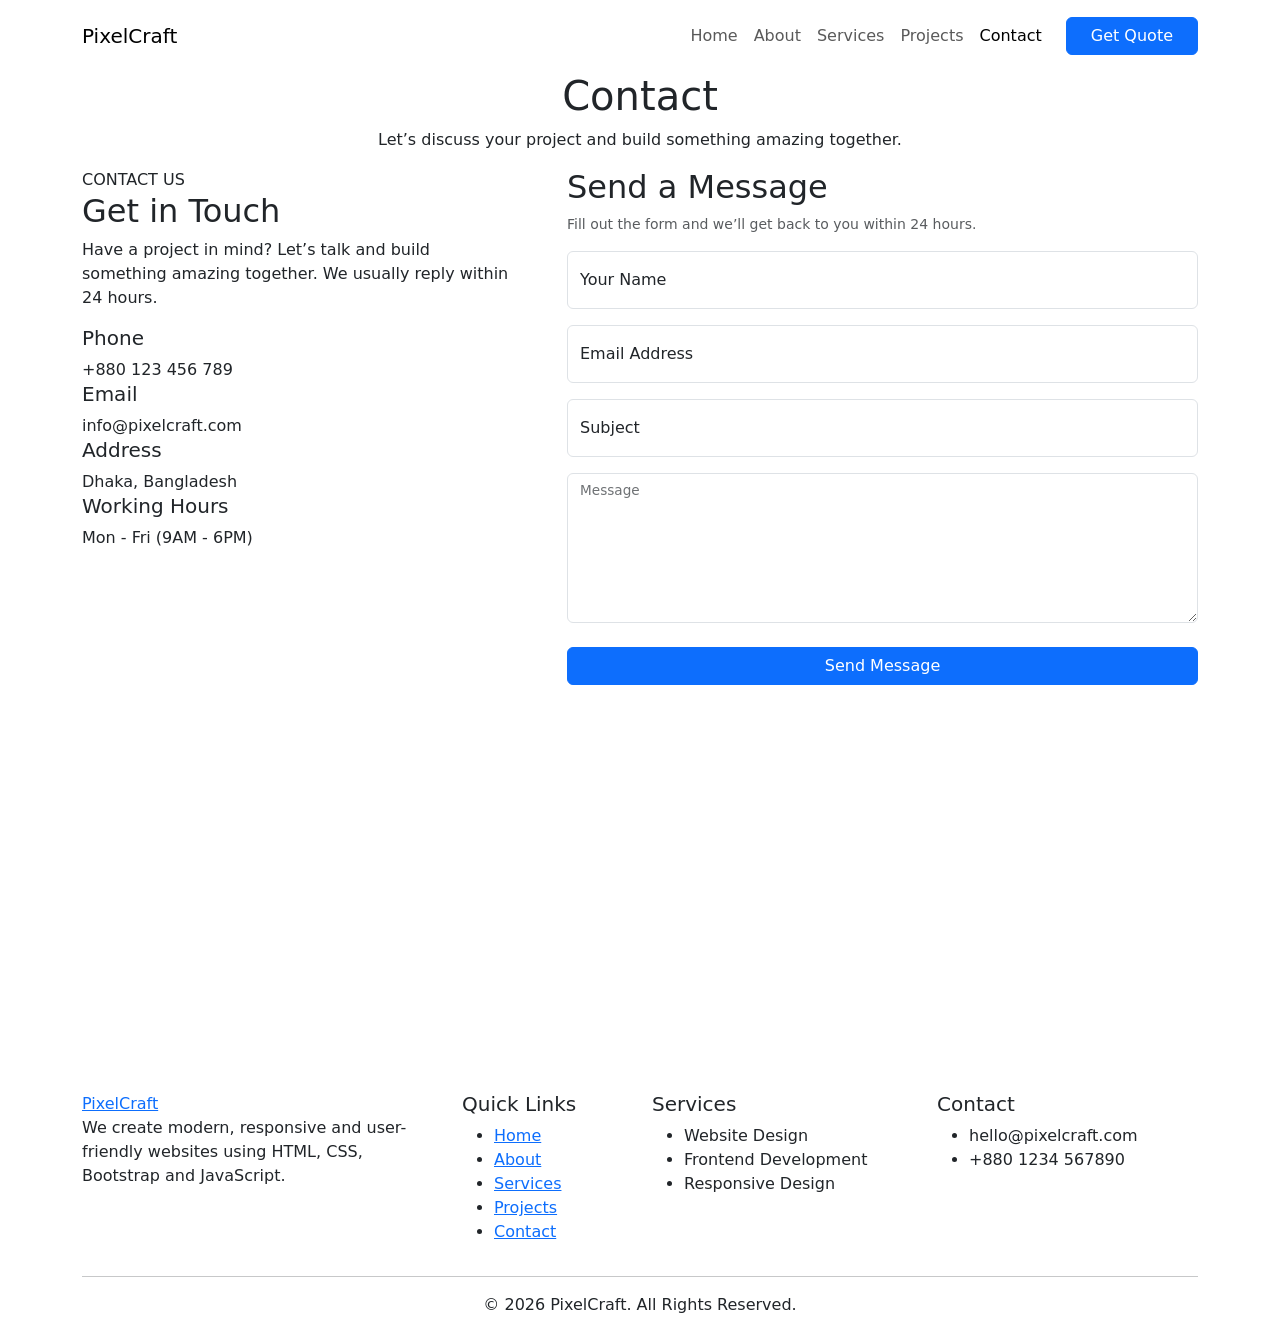
==== contact.html @ 8e1c436c "Add files via upload" ====
<!DOCTYPE html>
<html lang="en">
<head>
    <meta charset="UTF-8">
    <meta name="viewport" content="width=device-width, initial-scale=1.0">
    <title>PixelCraft</title>


    <!-- Bootstrap CSS -->
    <link href="https://cdn.jsdelivr.net/npm/bootstrap@5.3.7/dist/css/bootstrap.min.css" rel="stylesheet">
    <!-- Custom CSS -->
    <link rel="stylesheet" href="assets/css/fonts.css">
    <link rel="stylesheet" href="assets/icons/fontawesome/css/all.css">
    <link rel="stylesheet" href="assets/css/style.css">

</head>
<body>
    

    <!-- Navbar -->
    <nav class="navbar navbar-expand-lg navbar-light bg-white py-3">
        <div class="container">

            <!-- Logo -->
            <a class="navbar-brand logo" href="index.html">
                PixelCraft
            </a>

            <!-- Mobile Toggle -->
            <button class="navbar-toggler" type="button" data-bs-toggle="collapse"
                data-bs-target="#navbarNav">
                <span class="navbar-toggler-icon"></span>
            </button>

            <!-- Menu -->
            <div class="collapse navbar-collapse" id="navbarNav">

                <ul class="navbar-nav ms-auto align-items-lg-center">

                    <li class="nav-item">
                        <a class="nav-link" href="index.html">Home</a>
                    </li>

                    <li class="nav-item">
                        <a class="nav-link" href="about.html">About</a>
                    </li>

                    <li class="nav-item">
                        <a class="nav-link" href="services.html">Services</a>
                    </li>

                    <li class="nav-item">
                        <a class="nav-link" href="projects.html">Projects</a>
                    </li>

                    <li class="nav-item">
                        <a class="nav-link active" href="contact.html">Contact</a>
                    </li>

                    <li class="nav-item ms-lg-3 mt-3 mt-lg-0">
                        <a href="contact.html" class="btn btn-primary px-4">
                            Get Quote
                        </a>
                    </li>

                </ul>

            </div>

        </div>
    </nav>




    <!-- Contact Hero Section -->
    <section class="page-banner">
        <div class="container text-center">

            <h1>Contact</h1>

            <p>
                Let’s discuss your project and build something amazing together.
            </p>

        </div>
    </section>

    


    <!-- Contact Section (Professional Layout) -->
    <section class="contact-section">
        <div class="container">

            <div class="row g-5 align-items-start">

                <!-- LEFT SIDE (INFO) -->
                <div class="col-lg-5">

                    <span class="section-subtitle">
                        CONTACT US
                    </span>

                    <h2 class="section-title">
                        Get in Touch
                    </h2>

                    <p class="contact-text">
                        Have a project in mind? Let’s talk and build something amazing together.
                        We usually reply within 24 hours.
                    </p>

                    <div class="contact-item">
                        <i class="fas fa-phone"></i>
                        <div>
                            <h5>Phone</h5>
                            <span>+880 123 456 789</span>
                        </div>
                    </div>

                    <div class="contact-item">
                        <i class="fas fa-envelope"></i>
                        <div>
                            <h5>Email</h5>
                            <span>info@pixelcraft.com</span>
                        </div>
                    </div>

                    <div class="contact-item">
                        <i class="fas fa-location-dot"></i>
                        <div>
                            <h5>Address</h5>
                            <span>Dhaka, Bangladesh</span>
                        </div>
                    </div>

                    <div class="contact-item">
                        <i class="fas fa-clock"></i>
                        <div>
                            <h5>Working Hours</h5>
                            <span>Mon - Fri (9AM - 6PM)</span>
                        </div>
                    </div>

                </div>

                <!-- RIGHT SIDE (FORM) -->
                <div class="col-lg-7">

                    <div class="contact-form-box">

                        <h2 class="section-title">
                            Send a Message
                        </h2>

                        <p class="form-text">
                            Fill out the form and we’ll get back to you within 24 hours.
                        </p>

                        <form>

                            <div class="form-floating mb-3">
                                <input type="text" class="form-control" id="name" placeholder="Your Name">
                                <label for="name">Your Name</label>
                            </div>

                            <div class="form-floating mb-3">
                                <input type="email" class="form-control" id="email" placeholder="Email">
                                <label for="email">Email Address</label>
                            </div>

                            <div class="form-floating mb-3">
                                <input type="text" class="form-control" id="subject" placeholder="Subject">
                                <label for="subject">Subject</label>
                            </div>

                            <div class="form-floating mb-4">
                                <textarea class="form-control" id="message" style="height:150px"></textarea>
                                <label for="message">Message</label>
                            </div>

                            <button class="btn btn-primary w-100">
                                Send Message
                            </button>

                        </form>

                    </div>

                </div>

            </div>

        </div>
    </section>




    <!-- Map Section -->
    <section class="contact-map">
        <div class="container">

            <div class="map-box">

                <iframe
                    src="https://www.google.com/maps/embed?pb=!1m18!1m12!1m3!1d3651.902... (replace with real embed link)"
                    width="100%"
                    height="400"
                    style="border:0;"
                    allowfullscreen=""
                    loading="lazy">
                </iframe>

            </div>

        </div>
    </section>








    <!-- Footer -->
    <footer class="footer">

        <div class="container">

            <div class="row gy-5">

                <!-- Column 1 -->
                <div class="col-lg-4">

                    <a href="index.html" class="footer-logo">
                        PixelCraft
                    </a>

                    <p class="footer-text">
                        We create modern, responsive and user-friendly
                        websites using HTML, CSS, Bootstrap and JavaScript.
                    </p>

                </div>

                <!-- Column 2 -->
                <div class="col-lg-2 col-md-4">

                    <h5>Quick Links</h5>

                    <ul class="footer-links">
                        <li><a href="index.html">Home</a></li>
                        <li><a href="about.html">About</a></li>
                        <li><a href="services.html">Services</a></li>
                        <li><a href="projects.html">Projects</a></li>
                        <li><a href="contact.html">Contact</a></li>
                    </ul>

                </div>

                <!-- Column 3 -->
                <div class="col-lg-3 col-md-4">

                    <h5>Services</h5>

                    <ul class="footer-links">
                        <li>Website Design</li>
                        <li>Frontend Development</li>
                        <li>Responsive Design</li>
                    </ul>

                </div>

                <!-- Column 4 -->
                <div class="col-lg-3 col-md-4">

                    <h5>Contact</h5>

                    <ul class="footer-links">
                        <li>hello@pixelcraft.com</li>
                        <li>+880 1234 567890</li>
                    </ul>

                </div>

            </div>

            <hr>

            <div class="footer-bottom text-center">

                <p>
                    © 2026 PixelCraft. All Rights Reserved.
                </p>

            </div>

        </div>

    </footer>


    <!-- Bootstrap JS -->
    <script src="https://cdn.jsdelivr.net/npm/bootstrap@5.3.7/dist/js/bootstrap.bundle.min.js"></script>
    <script src="assets/js/main.js"></script>

</body>
</html>
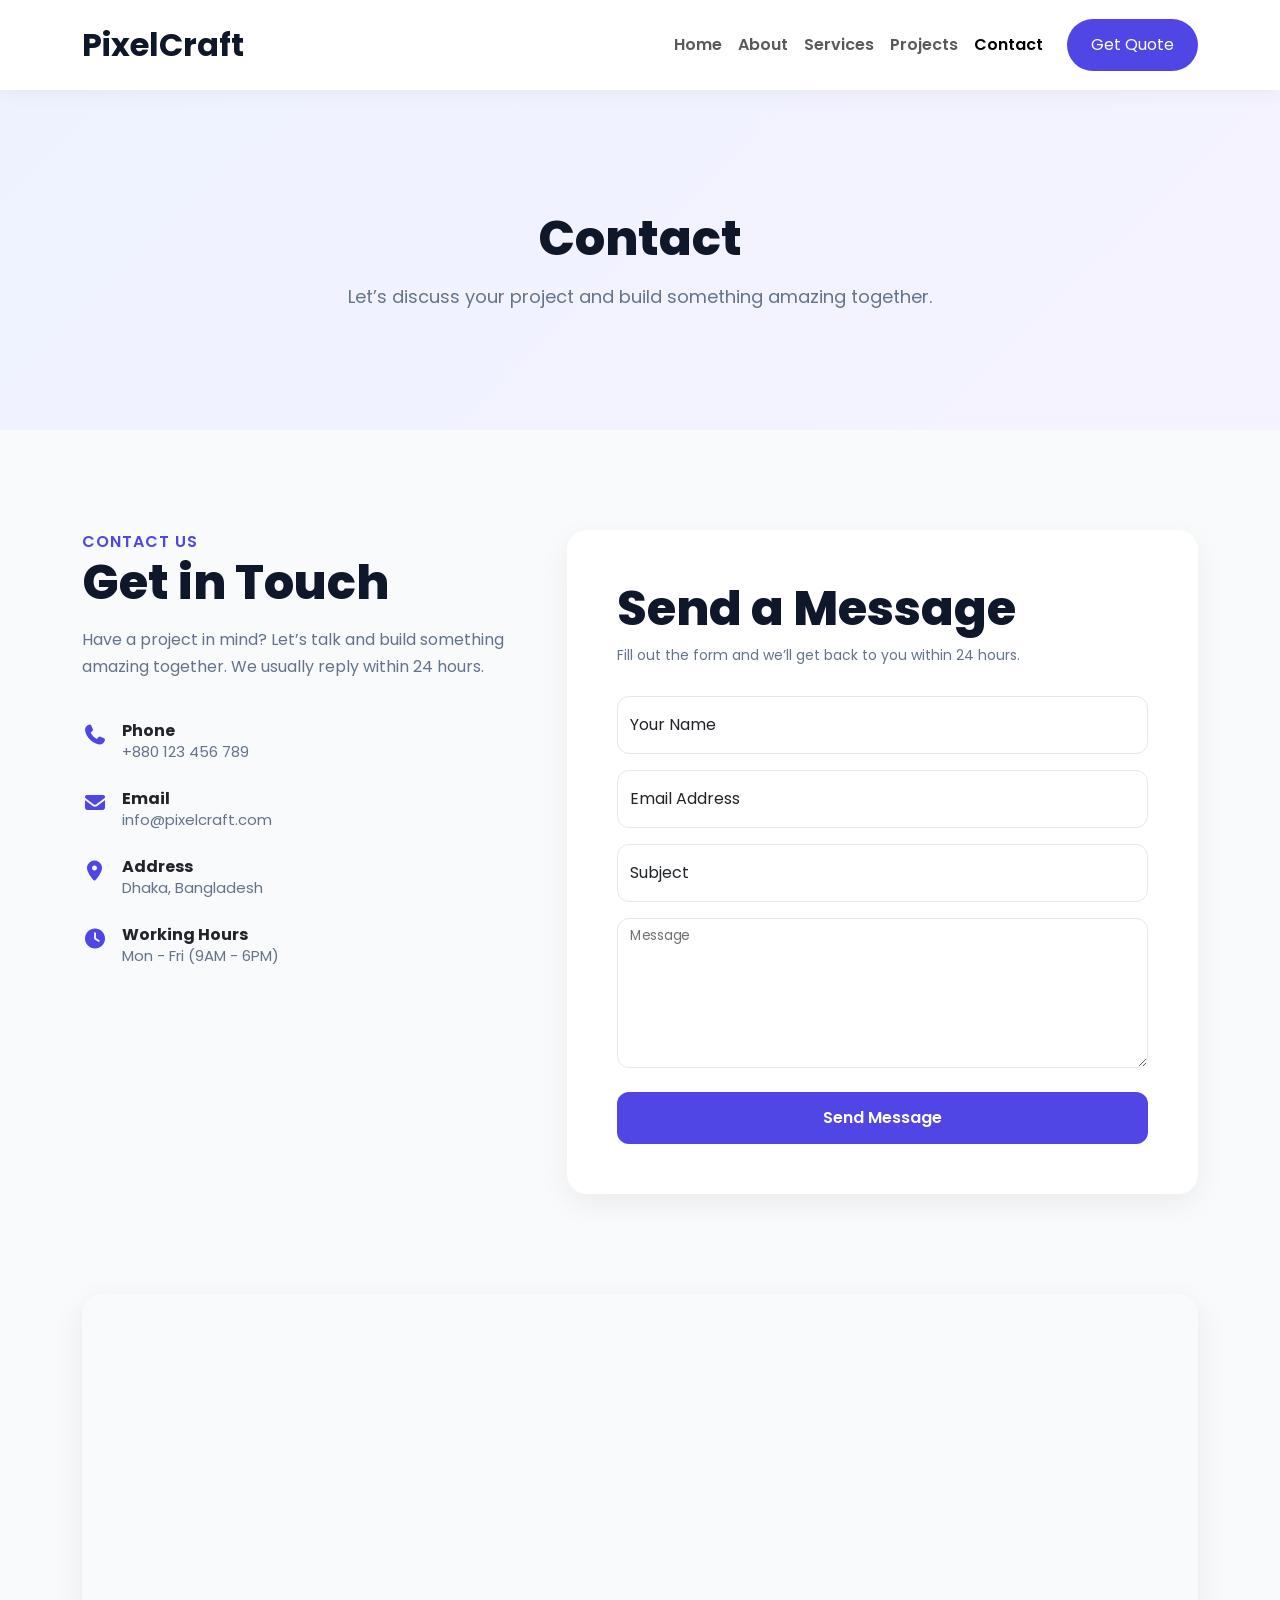
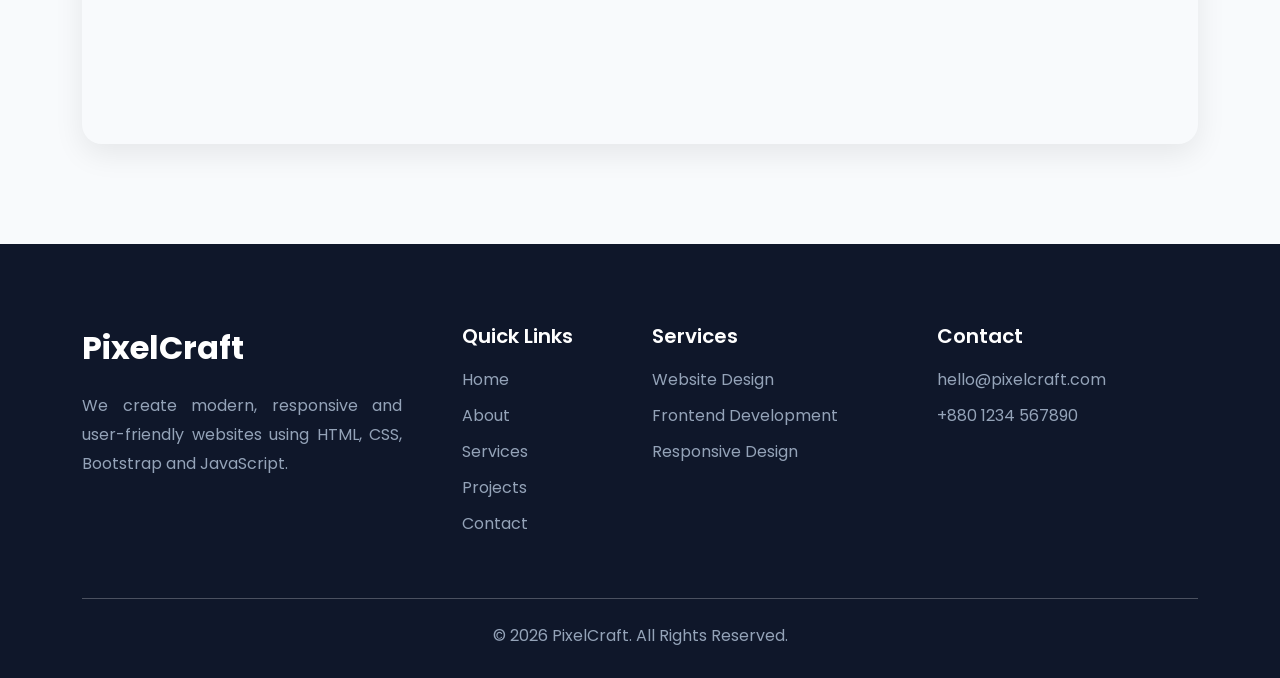
==== commit 42e95f34: "Updated contact page design" ====
--- a/contact.html
+++ b/contact.html
@@ -205,12 +205,13 @@
             <div class="map-box">
 
                 <iframe
-                    src="https://www.google.com/maps/embed?pb=!1m18!1m12!1m3!1d3651.902... (replace with real embed link)"
+                    src="https://www.google.com/maps/embed?pb=!1m18!1m12!1m3!1d233668.0639689833!2d90.25487663557918!3d23.780753030672756!2m3!1f0!2f0!3f0!3m2!1i1024!2i768!4f13.1!3m3!1m2!1s0x3755b8b087026b81%3A0x8fa563bbdd5904c2!2sDhaka!5e0!3m2!1sen!2sbd!4v1781148709423!5m2!1sen!2sbd"
                     width="100%"
-                    height="400"
+                    height="450"
                     style="border:0;"
                     allowfullscreen=""
-                    loading="lazy">
+                    loading="lazy"
+                    referrerpolicy="no-referrer-when-downgrade">
                 </iframe>
 
             </div>
--- a/assets/css/fonts.css
+++ b/assets/css/fonts.css
@@ -0,0 +1,40 @@
+/* Thin	100
+Light	300
+Book	350–400 (not standard, usually 400)
+Regular	400
+Medium	500
+Semi Bold	600
+Bold	700
+Extra Bold	800
+Black / Heavy	900 */
+
+
+@font-face {
+    font-family: 'Poppins';
+    src: url('../fonts/poppins/Poppins-Regular.ttf');
+    font-weight: 400;
+}
+
+@font-face {
+    font-family: 'Poppins';
+    src: url('../fonts/poppins/Poppins-Medium.ttf');
+    font-weight: 500;
+}
+
+@font-face {
+    font-family: 'Poppins';
+    src: url('../fonts/poppins/Poppins-SemiBold.ttf');
+    font-weight: 600;
+}
+
+@font-face {
+    font-family: 'Poppins';
+    src: url('../fonts/poppins/Poppins-Bold.ttf');
+    font-weight: 700;
+}
+
+@font-face {
+    font-family: 'Poppins';
+    src: url('../fonts/poppins/Poppins-ExtraBold.ttf');
+    font-weight: 800;
+}
--- a/assets/css/style.css
+++ b/assets/css/style.css
@@ -0,0 +1,1582 @@
+:root{
+    --primary:#4f46e5;
+    --secondary:#7c3aed;
+    --dark:#0f172a;
+    --text:#64748b;
+    --light:#f8fafc;
+    --white:#ffffff;
+}
+
+*{
+    margin:0;
+    padding:0;
+    box-sizing:border-box;
+}
+
+body{
+    font-family:'Poppins', sans-serif;
+}
+
+.row {
+    display: flex;
+    justify-content: center;
+}
+/* ------------------- Navbar ----------------------------------------- */
+/* Base navbar */
+.navbar{
+    background: rgba(255,255,255,.9);
+    backdrop-filter: blur(10px);
+    box-shadow: 0 2px 20px rgba(0,0,0,.05);
+    transition: all 0.3s ease;
+    position: sticky;
+    top: 0;
+    z-index: 1000;
+}
+
+/* Normal state */
+.navbar.scrolled{
+    background: rgba(255,255,255,0.95);
+    box-shadow: 0 10px 30px rgba(0,0,0,.08);
+    padding-top: 8px;
+    padding-bottom: 8px;
+}
+
+.logo{
+    font-size:32px;
+    font-weight:700;
+    color:var(--dark)!important;
+}
+
+.navbar-nav .nav-link{
+    font-weight:600;
+}
+
+.navbar-nav .nav-link:hover{
+    color:var(--primary);
+}
+
+
+
+
+/* ----------------------------------- Hero Section ---------------------------------------- */
+/* Hero Section */
+.hero-section{
+    padding:120px 0;
+    background: linear-gradient(
+        135deg,
+        #eef2ff 0%,
+        #ffffff 50%,
+        #f5f3ff 100%
+    );
+    overflow:hidden;
+    position:relative;
+}
+
+.shape{
+    position:absolute;
+    border-radius:50%;
+}
+
+.shape-1{
+    width:300px;
+    height:300px;
+    background:rgba(79,70,229,.08);
+    top:-100px;
+    right:-100px;
+}
+
+.shape-2{
+    width:200px;
+    height:200px;
+    background:rgba(124,58,237,.08);
+    bottom:-50px;
+    left:-50px;
+}
+
+.hero-content h1{
+    font-size:64px;
+    font-weight:800;
+    line-height:1.1;
+    color:var(--dark);
+}
+
+.hero-content p {
+    font-size: 18px;
+    color: #6c757d;
+    margin-bottom: 30px;
+    max-width: 550px;
+}
+
+.btn-primary{
+    background:var(--primary);
+    border:none;
+    padding:14px 32px;
+    border-radius:50px;
+    transition:.3s;
+}
+
+.btn-outline-primary{
+    border-radius:50px;
+    padding:14px 32px;
+    transform:translateY(-3px);
+}
+
+.hero-image img {
+    max-width: 100%;
+}
+
+/* Responsive */
+@media (max-width: 991px) {
+
+    .hero-section {
+        padding: 70px 0;
+        text-align: center;
+    }
+
+    .hero-content h1 {
+        font-size: 40px;
+    }
+
+    .hero-btns {
+        justify-content: center;
+        margin-bottom: 40px;
+    }
+}
+
+
+
+/* -------------------------------------------------------------------About Preview-------------------------------------------------------- */
+.about-preview{
+    background:#ffffff;
+    padding:100px 0;
+}
+
+.about-img{
+    border-radius:20px;
+    box-shadow:0 20px 40px rgba(0,0,0,.1);
+}
+
+.section-subtitle{
+    color:#4f46e5;
+    font-weight:600;
+    letter-spacing:1px;
+}
+
+.section-title{
+    font-size:48px;
+    font-weight:800;
+    color:var(--dark);
+}
+
+.about-preview p{
+    color:#6c757d;
+    margin-bottom:20px;
+}
+
+.about-list{
+    list-style:none;
+    padding:0;
+    margin-bottom:25px;
+}
+
+.about-list li{
+    margin-bottom:10px;
+    font-weight:500;
+}
+
+.about-list li::before{
+    content:"✓";
+    color:#0d6efd;
+    margin-right:10px;
+}
+
+
+
+
+/* ---------------------------------------------------------------Services Section-------------------------------------------------------- */
+
+.services-section{
+    padding:100px 0;
+    background:#f8fafc;
+}
+
+.section-header{
+    max-width:800px;
+    margin:auto;
+    margin-bottom:60px;
+}
+
+.section-header p{
+    color:#64748b;
+}
+
+.service-card{
+    background:#fff;
+    padding:40px 30px;
+    border-radius:20px;
+    box-shadow:0 10px 30px rgba(0,0,0,.05);
+    transition:.4s;
+    height:100%;
+    border:2px solid transparent;
+    position:relative;
+    overflow:hidden;
+}
+
+.service-card:hover{
+    transform:translateY(-10px);
+    border:2px solid #4f46e5;
+    box-shadow:0 20px 40px rgba(79,70,229,.15);
+}
+
+.service-icon{
+    width:70px;
+    height:70px;
+    display:flex;
+    align-items:center;
+    justify-content:center;
+    border-radius:16px;
+    background:#eef2ff;
+    margin-bottom:25px;
+}
+
+.service-icon i{
+    font-size:28px;
+    color:#4f46e5;
+}
+
+.service-card h3{
+    font-size:24px;
+    font-weight:700;
+    margin-bottom:15px;
+}
+
+.service-card p{
+    color:#64748b;
+    margin-bottom:0;
+}
+
+
+
+
+/* ----------------------------------------------------------------Why Choose Us Section---------------------------------------------------------------- */
+
+.why-section{
+    padding:100px 0;
+    background:#ffffff;
+}
+
+.why-box{
+    background:#fff;
+    padding:40px 20px;
+    border-radius:20px;
+    box-shadow:0 10px 25px rgba(0,0,0,.06);
+    transition:0.4s ease;
+    border:2px solid transparent;
+    position:relative;
+    overflow:hidden;
+}
+
+.why-box:hover{
+    transform:translateY(-10px);
+    border:2px solid #4f46e5;
+    box-shadow:0 20px 40px rgba(79,70,229,.15);
+}
+
+.why-box h3{
+    font-size:40px;
+    font-weight:800;
+    color:#4f46e5;
+    margin-bottom:10px;
+}
+
+.why-box p{
+    margin:0;
+    color:#64748b;
+    font-weight:500;
+}
+.why-box h3{
+    font-size:40px;
+    font-weight:800;
+    color:#4f46e5;
+}
+
+.why-box h3 span{
+    font-size:40px;
+    font-weight:800;
+    color:#4f46e5;
+}
+
+
+
+
+/* -----------------------------------------------------------------Projects Section----------------------------------------------------------------- */
+.projects-section{
+    padding:100px 0;
+    background:#f8fafc;
+}
+
+/* Project Card */
+.project-card{
+    position:relative;
+    overflow:hidden;
+    border-radius:20px;
+    cursor:pointer;
+}
+
+.project-card img{
+    width:100%;
+    height:280px;
+    object-fit:cover;
+    transition:0.5s;
+}
+
+/* Zoom effect */
+.project-card:hover img{
+    transform:scale(1.1);
+}
+
+/* Overlay */
+.project-overlay{
+    position:absolute;
+    top:0;
+    left:0;
+    width:100%;
+    height:100%;
+    background:rgba(15,23,42,0.7);
+    color:#fff;
+
+    display:flex;
+    flex-direction:column;
+    justify-content:center;
+    align-items:center;
+
+    opacity:0;
+    transition:0.4s;
+    text-align:center;
+    padding:20px;
+}
+
+.project-card:hover .project-overlay{
+    opacity:1;
+}
+
+.project-overlay h3{
+    font-size:22px;
+    font-weight:700;
+}
+
+.project-overlay p{
+    font-size:14px;
+    margin:10px 0 15px;
+    color:#e2e8f0;
+}
+
+
+
+
+/* -------------------------------------------------------------Testimonials Section-------------------------------------------------------- */
+
+.testimonials-section{
+    padding:100px 0;
+    background:#ffffff;
+}
+
+.testimonial-card{
+    background:#fff;
+    padding:35px;
+    border-radius:20px;
+    border:2px solid #e5e7eb;
+    box-shadow:0 10px 30px rgba(0,0,0,.05);
+    transition:.4s;
+    height:100%;
+}
+
+.testimonial-card:hover{
+    transform:translateY(-8px);
+    border-color:#4f46e5;
+}
+
+.stars{
+    font-size:20px;
+    margin-bottom:20px;
+}
+
+.testimonial-card p{
+    color:#64748b;
+    margin-bottom:25px;
+}
+
+.client-info h5{
+    margin-bottom:5px;
+    font-size:18px;
+    font-weight:700;
+}
+
+.client-info span{
+    color:#94a3b8;
+    font-size:14px;
+}
+
+
+
+/* -------------------------------------------------------CTA Section----------------------------------------------------------------- */
+.cta-section{
+    padding:100px 0;
+    background:#f8fafc;
+}
+
+.cta-box{
+    background:linear-gradient(
+        135deg,
+        var(--primary),
+        var(--secondary)
+    );
+
+    padding:90px 40px;
+    border-radius:30px;
+
+    color:#fff;
+    box-shadow:0 25px 60px rgba(79,70,229,.25);
+
+    position:relative;
+    overflow:hidden;
+}
+
+/* Small decorative glow */
+.cta-box::before{
+    content:"";
+    position:absolute;
+    width:300px;
+    height:300px;
+    background:rgba(255,255,255,.08);
+    border-radius:50%;
+    top:-120px;
+    right:-120px;
+}
+
+.cta-box h2{
+    font-size:48px;
+    font-weight:800;
+    margin-bottom:20px;
+}
+
+.cta-box p{
+    max-width:800px;
+    margin:0 auto 30px;
+    font-size:18px;
+    opacity:.9;
+}
+
+.cta-buttons{
+    display:flex;
+    justify-content:center;
+    gap:15px;
+    flex-wrap:wrap;
+}
+
+.cta-buttons .btn{
+    padding:14px 32px;
+    border-radius:50px;
+    font-weight:600;
+}
+
+@media(max-width:768px){
+
+    .cta-box{
+        padding:60px 25px;
+    }
+
+    .cta-box h2{
+        font-size:34px;
+    }
+
+}
+
+
+
+
+/* --------------------------------------------------------Footer----------------------------------------------------------- */
+
+.footer{
+    background:var(--dark);
+    color:#fff;
+    padding:80px 0 30px;
+}
+
+.footer-logo{
+    font-size:32px;
+    font-weight:700;
+    color:#fff;
+    text-decoration:none;
+    display:inline-block;
+    margin-bottom:20px;
+}
+
+.footer-text{
+    max-width: 90%;
+    text-align: justify;
+    color:#94a3b8;
+    line-height:1.8;
+}
+
+.footer h5{
+    margin-bottom:20px;
+    font-weight:600;
+}
+
+.footer-links{
+    list-style:none;
+    padding:0;
+    margin:0;
+}
+
+.footer-links li{
+    margin-bottom:12px;
+    color:#94a3b8;
+}
+
+.footer-links a{
+    color:#94a3b8;
+    text-decoration:none;
+    transition:.3s;
+}
+
+.footer-links a:hover{
+    color:#fff;
+    padding-left:5px;
+}
+
+.footer hr{
+    margin:50px 0 25px;
+    /* border-color:rgba(255,255,255,.1); */
+}
+
+.footer-bottom p{
+    margin:0;
+    color:#94a3b8;
+}
+
+
+/* -------------------------------------------about page banner-------------------------------------------------------- */
+
+.page-banner{
+    padding:120px 0;
+    background:linear-gradient(135deg, #eef2ff, #f5f3ff);
+    text-align:center;
+}
+
+.page-banner h1{
+    font-size:48px;
+    font-weight:800;
+    color:var(--dark);
+}
+
+.page-banner p{
+    color:#64748b;
+    max-width:700px;
+    margin:15px auto 0;
+    font-size:18px;
+}
+
+
+
+/* ----------------------------------------------About story Section --------------------------------------- */
+.about-story{
+    padding:100px 0;
+    background:#fff;
+}
+
+.about-img{
+    border-radius:20px;
+    box-shadow:0 25px 50px rgba(0,0,0,.1);
+}
+
+.about-story p{
+    color:#64748b;
+    line-height:1.8;
+    margin-bottom:15px;
+}
+
+
+
+/* ------------------------------------------------------About MISSION & VISION --------------------------------------------------------- */
+.mv-section{
+    padding:100px 0;
+    background:#f8fafc;
+}
+
+.mv-card{
+    background:#fff;
+    padding:40px;
+    border-radius:20px;
+    box-shadow:0 10px 30px rgba(0,0,0,.05);
+    height:100%;
+    transition:.3s;
+}
+
+.mv-card:hover{
+    /* transform:translateY(-8px); */
+    border-left:4px solid var(--primary);
+}
+
+.mv-card h3{
+    font-weight:700;
+    margin-bottom:15px;
+}
+
+.mv-card p{
+    color:#64748b;
+    line-height:1.8;
+}
+
+
+
+/* -------------------------------------------------------------About CORE VALUES------------------------------------------------------------------ */
+.values{
+    padding:100px 0;
+    background:#fff;
+}
+
+.value-card{
+    height: 100%;
+    background: #fff;
+    padding:30px;
+    border-radius:20px;
+    box-shadow:0 10px 30px rgba(0,0,0,.05);
+    transition:.4s;
+    border:2px solid transparent;
+    position:relative;
+    overflow:hidden;
+}
+.value-card:hover{
+    background:#fff;
+    border:2px solid #4f46e5;
+    box-shadow:0 20px 40px rgba(79,70,229,.15);
+    transform:translateY(-10px);
+}
+
+
+
+/* --------------------------------------------------------------About CTA Section----------------------------------------------------- */
+/* About CTA (Unified Style) */
+
+.about-cta{
+    padding:100px 0;
+    background:#f8fafc;
+}
+
+.about-cta-box{
+    background:linear-gradient(
+        135deg,
+        var(--primary),
+        var(--secondary)
+    );
+
+    padding:90px 40px;
+    border-radius:30px;
+
+    color:#fff;
+    box-shadow:0 25px 60px rgba(79,70,229,.25);
+
+    position:relative;
+    overflow:hidden;
+}
+
+/* Small decorative glow */
+.about-cta-box::before{
+    content:"";
+    position:absolute;
+    width:300px;
+    height:300px;
+    background:rgba(255,255,255,.08);
+    border-radius:50%;
+    top:-120px;
+    right:-120px;
+}
+
+.cta-subtitle{
+    display:inline-block;
+    color:#ffffff;
+    font-weight:600;
+    letter-spacing:2px;
+    margin-bottom:12px;
+    opacity:0.9;
+}
+
+.about-cta-box h2{
+    font-size:48px;
+    font-weight:800;
+    margin-bottom:20px;
+}
+
+.about-cta-box p{
+    max-width:700px;
+    margin:0 auto 30px;
+    font-size:18px;
+    opacity:0.9;
+    line-height:1.6;
+}
+
+/* Button consistency (same as other CTA buttons) */
+.about-cta-box .btn-light{
+    padding:14px 32px;
+    border-radius:50px;
+    font-weight:600;
+}
+
+
+
+/* ----------------------------------------------------------Services Overview------------------------------------------ */
+.services-overview{
+    padding:100px 0;
+    background:#ffffff;
+}
+
+.services-overview p{
+    color:#64748b;
+    line-height:1.8;
+}
+
+
+
+/* --------------------------------------------------------Detailed Services--------------------------------------------------------------- */
+
+.service-details{
+    padding:100px 0;
+    background:#f8fafc;
+}
+
+.service-detail-card{
+    background:#fff;
+    padding:40px;
+    border-radius:20px;
+    height:100%;
+
+    box-shadow:0 10px 30px rgba(0,0,0,.05);
+
+    transition:.4s;
+    border:2px solid transparent;
+}
+
+.service-detail-card:hover{
+    transform:translateY(-10px);
+
+    border-color:var(--primary);
+
+    box-shadow:0 20px 40px rgba(79,70,229,.15);
+}
+
+.service-detail-icon{
+    width:70px;
+    height:70px;
+
+    display:flex;
+    align-items:center;
+    justify-content:center;
+
+    background:#eef2ff;
+
+    border-radius:16px;
+
+    margin-bottom:25px;
+}
+
+.service-detail-icon i{
+    font-size:28px;
+    color:var(--primary);
+}
+
+.service-detail-card h3{
+    font-size:26px;
+    font-weight:700;
+    margin-bottom:15px;
+}
+
+.service-detail-card p{
+    color:#64748b;
+    margin-bottom:20px;
+}
+
+.service-detail-card ul{
+    list-style:none;
+    padding:0;
+    margin:0;
+}
+
+.service-detail-card ul li{
+    margin-bottom:10px;
+    color:#475569;
+}
+
+.service-detail-card ul li::before{
+    content:"✓";
+    color:var(--primary);
+    margin-right:10px;
+    font-weight:700;
+}
+
+
+
+
+
+/* ------------------------------------------Process Section---------------------------------------------------- */
+
+.process-section{
+    padding:100px 0;
+    background:#ffffff;
+}
+
+.process-card{
+    position:relative;
+
+    background:#fff;
+
+    padding:40px 30px;
+
+    border-radius:20px;
+
+    text-align:center;
+
+    box-shadow:0 10px 30px rgba(0,0,0,.05);
+
+    border:2px solid transparent;
+
+    transition:.4s;
+
+    height:100%;
+}
+
+.process-card:hover{
+    transform:translateY(-10px);
+
+    border-color:var(--primary);
+
+    box-shadow:0 20px 40px rgba(79,70,229,.15);
+}
+
+.step-number{
+    display:inline-block;
+
+    width:70px;
+    height:70px;
+
+    line-height:70px;
+
+    border-radius:50%;
+
+    background:#eef2ff;
+
+    color:var(--primary);
+
+    font-size:24px;
+
+    font-weight:700;
+
+    margin-bottom:20px;
+}
+
+.process-card h3{
+    font-size:24px;
+    font-weight:700;
+    margin-bottom:15px;
+}
+
+.process-card p{
+    color:#64748b;
+    margin-bottom:0;
+}
+
+
+
+
+/* ----------------------------------------------Services CTA--------------------------------- */
+
+.services-cta{
+    padding:100px 0;
+    background:#f8fafc;
+}
+
+.services-cta-box{
+    background:linear-gradient(
+        135deg,
+        var(--primary),
+        var(--secondary)
+    );
+
+    padding:90px 40px;
+    border-radius:30px;
+
+    color:#fff;
+    box-shadow:0 25px 60px rgba(79,70,229,.25);
+
+    position:relative;
+    overflow:hidden;
+}
+
+/* Small decorative glow */
+.services-cta-box::before{
+    content:"";
+    position:absolute;
+    width:300px;
+    height:300px;
+    background:rgba(255,255,255,.08);
+    border-radius:50%;
+    top:-120px;
+    right:-120px;
+}
+
+
+.cta-tag{
+    display:inline-block;
+
+    margin-bottom:15px;
+
+    font-size:14px;
+
+    font-weight:600;
+
+    letter-spacing:2px;
+
+    opacity:.9;
+}
+
+.services-cta-box h2{
+    font-size:48px;
+    font-weight:800;
+    margin-bottom:20px;
+}
+
+.services-cta-box p{
+    max-width:700px;
+    margin:0 auto 30px;
+    font-size:18px;
+    opacity:.9;
+}
+
+@media(max-width:768px){
+
+    .services-cta-box{
+        padding:60px 25px;
+    }
+
+    .services-cta-box h2{
+        font-size:34px;
+    }
+}
+
+
+
+/* ------------------------------------------------------------Featured Project---------------------------------------------------------------- */
+.featured-project{
+    padding:100px 0;
+    background:#fff;
+}
+
+.project-img{
+    width: 100%;
+    max-height: 600px;
+    border-radius:20px;
+    box-shadow:0 20px 40px rgba(0,0,0,.1);
+}
+
+.project-list{
+    list-style:none;
+    padding:0;
+    margin:20px 0;
+}
+
+.project-list li{
+    margin-bottom:10px;
+    font-weight:500;
+    color:#475569;
+}
+
+.project-list li::before{
+    content:"✓";
+    color:var(--primary);
+    margin-right:10px;
+}
+
+
+
+/* -----------------------------------------------------Recent Work Section---------------------------------------- */
+/* ---------------- Recent Work Section ---------------- */
+
+.projects-grid{
+    padding:100px 0;
+    background:#f8fafc;
+}
+
+/* Section Header (shared style refinement) */
+.section-header{
+    max-width:800px;
+    margin:auto;
+    margin-bottom:60px;
+}
+
+.section-header p{
+    color:#64748b;
+    font-size:16px;
+}
+
+/* Project Card */
+.project-card{
+    position:relative;
+    overflow:hidden;
+    border-radius:20px;
+    cursor:pointer;
+    box-shadow:0 10px 30px rgba(0,0,0,.08);
+    transition:0.4s ease;
+    background:#fff;
+}
+
+/* Hover lift effect */
+.project-card:hover{
+    transform:translateY(-8px);
+    box-shadow:0 20px 50px rgba(0,0,0,.15);
+}
+
+/* Image */
+.project-card img{
+    width:100%;
+    height:280px;
+    object-fit:cover;
+    transition:0.6s ease;
+}
+
+/* Zoom effect */
+.project-card:hover img{
+    transform:scale(1.08);
+}
+
+/* Overlay */
+.project-overlay{
+    position:absolute;
+    top:0;
+    left:0;
+    width:100%;
+    height:100%;
+    background:rgba(15,23,42,0.75);
+    color:#fff;
+
+    display:flex;
+    flex-direction:column;
+    justify-content:center;
+    align-items:center;
+
+    opacity:0;
+    transition:0.4s ease;
+    text-align:center;
+    padding:20px;
+}
+
+/* Show overlay on hover */
+.project-card:hover .project-overlay{
+    opacity:1;
+}
+
+/* Text styles */
+.project-overlay h3{
+    font-size:22px;
+    font-weight:700;
+    margin-bottom:8px;
+}
+
+.project-overlay p{
+    font-size:14px;
+    color:#e2e8f0;
+    margin:0;
+}
+
+/* Optional button (if you add later) */
+.project-overlay a{
+    margin-top:12px;
+    padding:8px 16px;
+    background:#fff;
+    color:#0f172a;
+    border-radius:20px;
+    font-size:14px;
+    text-decoration:none;
+    font-weight:600;
+    transition:0.3s;
+}
+
+.project-overlay a:hover{
+    background:#4f46e5;
+    color:#fff;
+}
+
+
+
+
+/* ---------------- Projects CTA Section ---------------- */
+
+.projects-cta{
+    padding:100px 0;
+    background:#fff;
+}
+
+.project-cta{
+    padding:100px 0;
+    background:#f8fafc;
+}
+
+.projects-cta-box{
+    background:linear-gradient(
+        135deg,
+        var(--primary),
+        var(--secondary)
+    );
+
+    padding:90px 40px;
+    border-radius:30px;
+
+    color:#fff;
+    box-shadow:0 25px 60px rgba(79,70,229,.25);
+
+    position:relative;
+    overflow:hidden;
+}
+
+/* Small decorative glow */
+.projects-cta-box::before{
+    content:"";
+    position:absolute;
+    width:300px;
+    height:300px;
+    background:rgba(255,255,255,.08);
+    border-radius:50%;
+    top:-120px;
+    right:-120px;
+}
+
+/* Tag */
+.cta-tag{
+    display:inline-block;
+    font-size:13px;
+    font-weight:600;
+    letter-spacing:2px;
+    opacity:.9;
+    margin-bottom:15px;
+}
+
+/* Heading */
+.projects-cta-box h2{
+    font-size:48px;
+    font-weight:800;
+    margin-bottom:20px;
+}
+
+/* Paragraph */
+.projects-cta-box p{
+    max-width:750px;
+    margin:0 auto 30px;
+    font-size:18px;
+    opacity:.9;
+    line-height:1.6;
+}
+
+/* Buttons */
+.cta-buttons{
+    display:flex;
+    justify-content:center;
+    gap:15px;
+    flex-wrap:wrap;
+}
+
+.cta-buttons .btn{
+    padding:14px 32px;
+    border-radius:50px;
+    font-weight:600;
+}
+
+/* Responsive */
+@media(max-width:768px){
+
+    .projects-cta-box{
+        padding:60px 25px;
+    }
+
+    .projects-cta-box h2{
+        font-size:34px;
+    }
+}
+
+
+
+
+/* ---------------------------------------Contact Section Wrapper------------------------------- */
+.contact-section{
+    padding:100px 0;
+    background:#f8fafc;
+}
+
+/* Left text */
+.contact-text{
+    color:#64748b;
+    margin:15px 0 40px;
+    line-height:1.7;
+}
+
+/* Contact items */
+.contact-item{
+    display:flex;
+    gap:15px;
+    margin-bottom:25px;
+    align-items:flex-start;
+}
+
+.contact-item i{
+    font-size:20px;
+    color:var(--primary);
+    margin-top:4px;
+}
+
+.contact-item h5{
+    margin:0;
+    font-size:16px;
+    font-weight:700;
+}
+
+.contact-item span{
+    color:#64748b;
+    font-size:15px;
+}
+
+/* Form box */
+.contact-form-box{
+    background:#fff;
+    padding:50px;
+    border-radius:20px;
+    box-shadow:0 10px 30px rgba(0,0,0,.06);
+}
+
+/* form text */
+.form-text{
+    color:#64748b;
+    margin-bottom:30px;
+}
+
+/* inputs */
+.form-control{
+    border-radius:12px;
+    border:1px solid #e5e7eb;
+    padding:16px;
+}
+
+.form-control:focus{
+    border-color:var(--primary);
+    box-shadow:0 0 0 3px rgba(79,70,229,.15);
+}
+
+/* button */
+.contact-form-box .btn{
+    padding:14px;
+    font-weight:600;
+    border-radius:12px;
+}
+
+/* mobile */
+@media(max-width:768px){
+    .contact-form-box{
+        padding:30px;
+    }
+}
+
+
+/* ------------------------------------ Map Section ---------------------------- */
+.contact-map{
+    padding:0 0 100px;
+    background:#f8fafc;
+}
+
+.map-box{
+    overflow:hidden;
+    border-radius:20px;
+    box-shadow:0 10px 30px rgba(0,0,0,.08);
+}
+
+.map-box iframe{
+    display:block;
+}
+
+
+
+/* -----------------------------------------------Project Details Overview----------------------------------------------- */
+.project-details-overview{
+    padding:100px 0;
+    background:#fff;
+}
+
+.project-details-overview p{
+    color:#64748b;
+    line-height:1.9;
+    margin-bottom:20px;
+}
+
+.project-meta{
+    background:#f8fafc;
+    padding:35px;
+    border-radius:20px;
+    border:1px solid #e5e7eb;
+}
+
+.meta-item{
+    margin-bottom:25px;
+}
+
+.meta-item:last-child{
+    margin-bottom:0;
+}
+
+.meta-item h5{
+    font-size:15px;
+    font-weight:700;
+    color:var(--dark);
+    margin-bottom:5px;
+}
+
+.meta-item span{
+    color:#64748b;
+}
+
+
+
+
+
+/* ----------------------------------------------------------Project Details Showcase------------------------------------------------- */
+.project-showcase{
+    padding:0 0 100px;
+}
+
+.showcase-frame{
+    height:700px;
+    overflow-y:auto;
+
+    border-radius:24px;
+
+    box-shadow:0 20px 60px rgba(0,0,0,.12);
+
+    background:#fff;
+}
+
+.showcase-frame img{
+    width:100%;
+    display:block;
+}
+
+
+
+
+
+/* -----------------------------------------Challenge & Solution------------------------------------------- */
+.challenge-solution{
+    padding:100px 0;
+    background:#f8fafc;
+}
+
+.cs-card{
+    background:#fff;
+    padding:40px;
+    border-radius:20px;
+    box-shadow:0 10px 30px rgba(0,0,0,.05);
+    transition:.4s;
+    height:100%;
+    border:2px solid transparent;
+    position:relative;
+    overflow:hidden;
+}
+
+.cs-card:hover{
+    transform:translateY(-10px);
+    border:2px solid #4f46e5;
+    box-shadow:0 20px 40px rgba(79,70,229,.15);
+}
+.cs-tag{
+    display:inline-block;
+
+    margin-bottom:15px;
+
+    color:var(--primary);
+
+    font-size:14px;
+    font-weight:600;
+
+    letter-spacing:1px;
+}
+
+.cs-card h3{
+    font-size:28px;
+    font-weight:700;
+
+    margin-bottom:15px;
+
+    color:var(--dark);
+}
+
+.cs-card p{
+    color:#64748b;
+    line-height:1.8;
+    margin:0;
+}
+
+
+
+
+/* --------------------------------------------------Technologies Used ------------------------------------------------ */
+.technologies-section{
+    padding:100px 0;
+    background:#ffffff;
+}
+
+.tech-grid{
+    display:flex;
+    flex-wrap:wrap;
+    justify-content:center;
+    gap:20px;
+}
+
+.tech-item{
+    padding:16px 30px;
+
+    background:#f8fafc;
+
+    border:1px solid #e5e7eb;
+
+    border-radius:50px;
+
+    font-weight:600;
+
+    transition:.3s;
+}
+
+.tech-item:hover{
+    background:var(--primary);
+
+    color:#fff;
+
+    border-color:var(--primary);
+
+    transform:translateY(-5px);
+}
+
+
+
+
+/* -----------------------------------Project Results----------------------------- */
+.project-results{
+    padding:100px 0;
+    background:#f8fafc;
+}
+
+.result-card{
+    background:#fff;
+
+    padding:40px 25px;
+
+    text-align:center;
+
+    border-radius:20px;
+    
+    border:2px solid transparent;
+
+    box-shadow:0 10px 30px rgba(0,0,0,.05);
+
+    transition:.3s;
+}
+
+.result-card:hover{
+    transform:translateY(-10px);
+    border:2px solid #4f46e5;
+    box-shadow:0 20px 40px rgba(79,70,229,.15);
+}
+
+.result-card h3{
+    font-size:42px;
+
+    font-weight:800;
+
+    color:var(--primary);
+
+    margin-bottom:10px;
+}
+
+.result-card p{
+    margin:0;
+
+    color:#64748b;
+
+    font-weight:500;
+}
+
+
+
+
+/* -------------------------------------------------Next Project Navigation ----------------------------------- */
+.project-nav{
+    padding:80px 0;
+    background:#fff;
+    border-top:1px solid #e5e7eb;
+}
+
+.nav-card{
+    display:block;
+
+    padding:25px;
+
+    background:#f8fafc;
+
+    border-radius:20px;
+
+    text-decoration:none;
+
+    transition:.3s;
+}
+
+.nav-card:hover{
+    transform:translateY(-5px);
+    background:#eef2ff;
+}
+
+.nav-card span{
+    display:block;
+
+    font-size:13px;
+
+    color:#64748b;
+
+    margin-bottom:8px;
+}
+
+.nav-card h5{
+    margin:0;
+
+    font-size:18px;
+
+    font-weight:700;
+
+    color:var(--dark);
+}
+
+.nav-all{
+    display:inline-block;
+
+    padding:15px 30px;
+
+    background:var(--primary);
+
+    color:#fff;
+
+    border-radius:50px;
+
+    font-weight:600;
+
+    text-decoration:none;
+
+    transition:.3s;
+}
+
+.nav-all:hover{
+    background:var(--secondary);
+    transform:translateY(-3px);
+}
